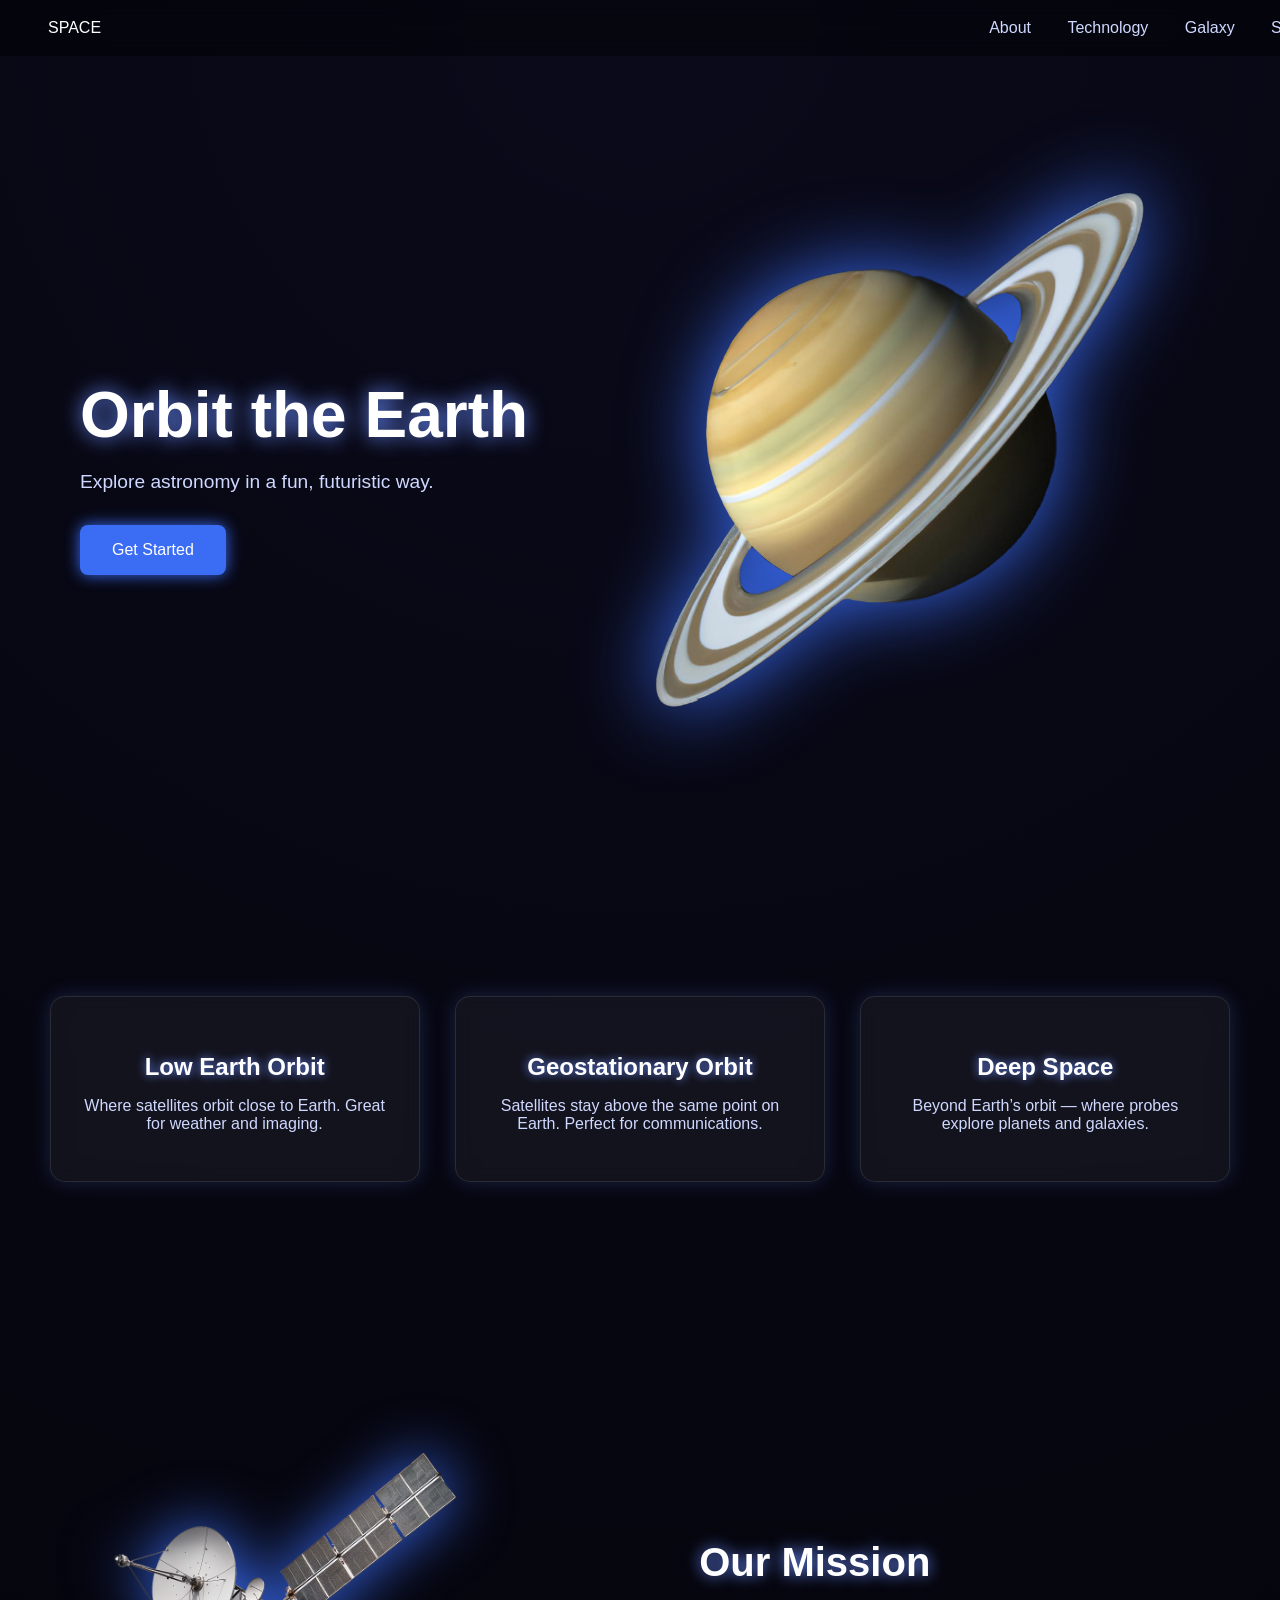
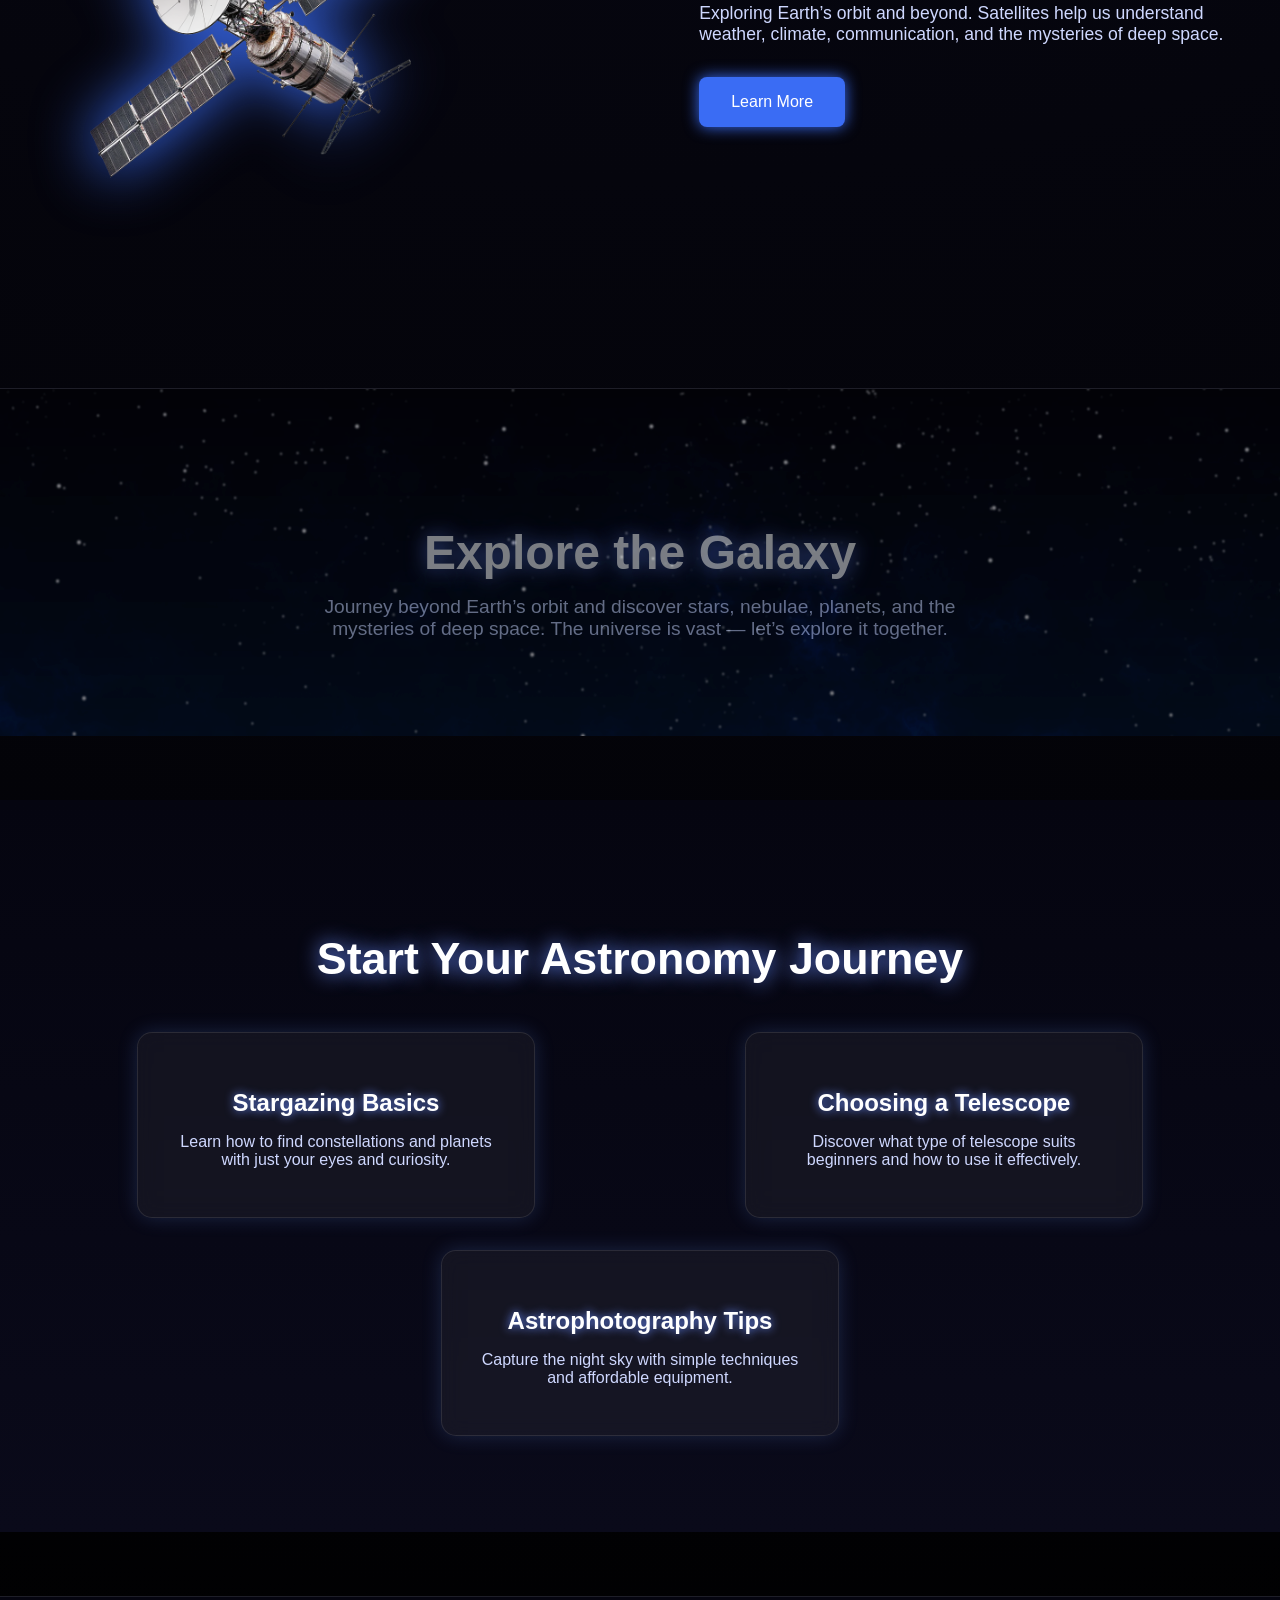
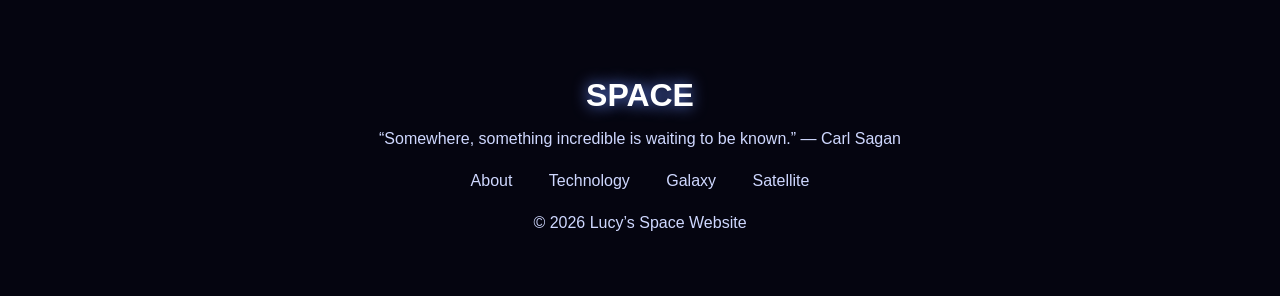
==== index.html @ 762d8ae0 "Add files via upload" ====
<!DOCTYPE html>
<html lang="en">
<head>
  <meta charset="UTF-8">
  <meta name="viewport" content="width=device-width, initial-scale=1.0">
  <title>Orbit the Earth</title>
  <link rel="stylesheet" href="style.css">
</head>

<body>

  <header class="navbar">
    <div class="logo">SPACE</div>
    <nav>
      <a href="about.html">About</a>
      <a href="#">Technology</a>
      <a href="#">Galaxy</a>
      <a href="#">Satellite</a>
    </nav>
  </header>

  <section class="hero">
    <div class="hero-text">
      <h1>Orbit the Earth</h1>
      <p>Explore astronomy in a fun, futuristic way.</p>
      <button class="cta">Get Started</button>
    </div>
    <div class="planet"></div>
  </section>

  <section class="info-cards">
  <div class="card">
    <h3>Low Earth Orbit</h3>
    <p>Where satellites orbit close to Earth. Great for weather and imaging.</p>
  </div>

  <div class="card">
    <h3>Geostationary Orbit</h3>
    <p>Satellites stay above the same point on Earth. Perfect for communications.</p>
  </div>

  <div class="card">
    <h3>Deep Space</h3>
    <p>Beyond Earth’s orbit — where probes explore planets and galaxies.</p>
  </div>
</section>

<section class="mission">
  <div class="mission-image">
    <img src="Images/vecteezy_ai-generated-satellite-isolated-on-transparent-background_40335005.png" alt="Satellite">
  </div>

  <div class="mission-text">
    <h2>Our Mission</h2>
    <p>
      Exploring Earth’s orbit and beyond. Satellites help us understand weather,
      climate, communication, and the mysteries of deep space.
    </p>
    <button class="cta">Learn More</button>
  </div>
</section>

<section class="galaxy">
  <h2>Explore the Galaxy</h2>
  <p>
    Journey beyond Earth’s orbit and discover stars, nebulae, planets, and the
    mysteries of deep space. The universe is vast — let’s explore it together.
  </p>
</section>

<section class="beginner">
  <h2>Start Your Astronomy Journey</h2>
  <div class="beginner-cards">
    <div class="bcard">
      <h3>Stargazing Basics</h3>
      <p>Learn how to find constellations and planets with just your eyes and curiosity.</p>
    </div>
    <div class="bcard">
      <h3>Choosing a Telescope</h3>
      <p>Discover what type of telescope suits beginners and how to use it effectively.</p>
    </div>
    <div class="bcard">
      <h3>Astrophotography Tips</h3>
      <p>Capture the night sky with simple techniques and affordable equipment.</p>
    </div>
  </div>
</section>

<footer class="footer">
  <div class="footer-content">
    <h3>SPACE</h3>
    <p>“Somewhere, something incredible is waiting to be known.” — Carl Sagan</p>

    <div class="footer-links">
      <a href="#">About</a>
      <a href="#">Technology</a>
      <a href="#">Galaxy</a>
      <a href="#">Satellite</a>
    </div>

    <p class="copyright">© 2026 Lucy’s Space Website</p>
  </div>
</footer>

</body>
</html>
---- style.css ----
/* Global */
body {
  margin: 0;
  font-family: 'Montserrat', sans-serif;
  background: radial-gradient(circle at top, #0a0a1a, #000);
  color: #fff;
  overflow-x: hidden;
}

/* Navbar */
.navbar {
  display: flex;
  justify-content: space-between;
  align-items: center;
  padding: 1.2rem 3rem;
  background: rgba(0, 0, 0, 0.4);
  backdrop-filter: blur(10px);
  position: fixed;
  width: 100%;
  top: 0;
  z-index: 10;
}

.navbar a {
  margin-left: 2rem;
  color: #cfd8ff;
  text-decoration: none;
  font-weight: 500;
}

.navbar a:hover {
  color: #6a8cff;
}

/* Hero Section */
.hero {
  height: 100vh;
  display: flex;
  align-items: center;
  justify-content: space-between;
  padding: 0 5rem;
  position: relative;
}

.hero-text h1 {
  font-size: 4rem;
  margin-bottom: 1rem;
  text-shadow: 0 0 20px #6a8cff;
}

.hero-text p {
  font-size: 1.2rem;
  margin-bottom: 2rem;
  color: #cfd8ff;
}

/* Button */
.cta {
  background: #3a6cf4;
  border: none;
  padding: 1rem 2rem;
  border-radius: 8px;
  color: #fff;
  font-size: 1rem;
  cursor: pointer;
  transition: 0.3s;
  box-shadow: 0 0 15px #3a6cf4;
}

.cta:hover {
  background: #5a8dfc;
  box-shadow: 0 0 25px #5a8dfc;
}

/* Planet Background */
.planet {
  width: 600px;
  height: 600px;
  background: url('Images/vecteezy_planet-galaxy-space_16778857.png') no-repeat center/cover;
  filter: drop-shadow(0 0 40px #3a6cf4);
  animation: float 6s ease-in-out infinite;
}

@keyframes float {
  0% { transform: translateY(0px); }
  50% { transform: translateY(-20px); }
  100% { transform: translateY(0px); }
}

/* Info Cards Section */
.info-cards {
  display: flex;
  justify-content: space-around;
  padding: 4rem 2rem;
  margin-top: 2rem;
}

.card {
  background: rgba(255, 255, 255, 0.05);
  padding: 2rem;
  width: 25%;
  border-radius: 15px;
  text-align: center;
  backdrop-filter: blur(10px);
  border: 1px solid rgba(255, 255, 255, 0.1);
  transition: 0.3s;
  box-shadow: 0 0 20px rgba(100, 150, 255, 0.2);
}

.card:hover {
  transform: translateY(-10px);
  box-shadow: 0 0 30px rgba(100, 150, 255, 0.4);
}

.card h3 {
  font-size: 1.5rem;
  margin-bottom: 1rem;
  text-shadow: 0 0 10px #6a8cff;
}

.card p {
  color: #cfd8ff;
  font-size: 1rem;
}

/* Mission Section */
.mission {
  display: flex;
  align-items: center;
  justify-content: space-between;
  padding: 5rem 3rem;
  margin-top: 4rem;
}

.mission-image img {
  width: 450px;
  filter: drop-shadow(0 0 30px #3a6cf4);
}

.mission-text {
  width: 45%;
}

.mission-text h2 {
  font-size: 2.5rem;
  margin-bottom: 1rem;
  text-shadow: 0 0 15px #6a8cff;
}

.mission-text p {
  font-size: 1.1rem;
  color: #cfd8ff;
  margin-bottom: 2rem;
}

/* Galaxy Section */
.galaxy {
  position: relative;
  padding: 6rem 3rem;
  text-align: center;
  background: #050510;
  overflow: hidden;
  margin-top: 4rem;
  border-top: 1px solid rgba(255, 255, 255, 0.1);
}

.galaxy h2 {
  font-size: 3rem;
  margin-bottom: 1rem;
  text-shadow: 0 0 20px #6a8cff;
}

.galaxy p {
  font-size: 1.2rem;
  color: #cfd8ff;
  max-width: 700px;
  margin: 0 auto;
}

/* Animated Stars */
.galaxy::before,
.galaxy::after {
  content: "";
  position: absolute;
  top: 0;
  left: 0;
  width: 100%;
  height: 100%;
  background: url('Images/png-night-sky-night-sky-by-the-retro-specter-1600.png') repeat;
  opacity: 0.4;
  animation: twinkle 10s linear infinite;
}

.galaxy::after {
  animation-duration: 18s;
  opacity: 0.2;
}

@keyframes twinkle {
  0% { transform: translateY(0); }
  50% { transform: translateY(-20px); }
  100% { transform: translateY(0); }
}

/* Beginner Astronomy Section */
.beginner {
  padding: 6rem 3rem;
  text-align: center;
  background: linear-gradient(to bottom, #050510, #0a0a1a);
  margin-top: 4rem;
}

.beginner h2 {
  font-size: 2.8rem;
  margin-bottom: 3rem;
  text-shadow: 0 0 20px #6a8cff;
}

.beginner-cards {
  display: flex;
  justify-content: space-around;
  flex-wrap: wrap;
  gap: 2rem;
}

.bcard {
  background: rgba(255, 255, 255, 0.05);
  padding: 2rem;
  width: 28%;
  border-radius: 15px;
  backdrop-filter: blur(10px);
  border: 1px solid rgba(255, 255, 255, 0.1);
  box-shadow: 0 0 20px rgba(100, 150, 255, 0.2);
  transition: 0.3s;
}

.bcard:hover {
  transform: translateY(-10px);
  box-shadow: 0 0 30px rgba(100, 150, 255, 0.4);
}

.bcard h3 {
  font-size: 1.5rem;
  margin-bottom: 1rem;
  text-shadow: 0 0 10px #6a8cff;
}

.bcard p {
  color: #cfd8ff;
  font-size: 1rem;
}

/* Footer */
.footer {
  background: #050510;
  padding: 3rem 2rem;
  text-align: center;
  margin-top: 4rem;
  border-top: 1px solid rgba(255, 255, 255, 0.1);
}

.footer-content h3 {
  font-size: 2rem;
  margin-bottom: 1rem;
  text-shadow: 0 0 15px #6a8cff;
}

.footer-content p {
  color: #cfd8ff;
  margin-bottom: 1rem;
}

.footer-links {
  margin: 1.5rem 0;
}

.footer-links a {
  margin: 0 1rem;
  color: #cfd8ff;
  text-decoration: none;
  transition: 0.3s;
}

.footer-links a:hover {
  color: #6a8cff;
  text-shadow: 0 0 10px #6a8cff;
}

copyright {
  font-size: 0.9rem;
  color: #8892c4;
}

/* About Page */
.about-hero {
  padding: 8rem 3rem 4rem;
  text-align: center;
  background: radial-gradient(circle at top, #0a0a1a, #000);
}

.about-hero h1 {
  font-size: 3rem;
  margin-bottom: 1rem;
  text-shadow: 0 0 20px #6a8cff;
}

.about-hero p {
  font-size: 1.2rem;
  color: #cfd8ff;
}

.about-content {
  max-width: 800px;
  margin: 4rem auto;
  padding: 0 2rem;
  text-align: center;
}

.about-content h2 {
  font-size: 2.2rem;
  margin-bottom: 1rem;
  text-shadow: 0 0 15px #6a8cff;
}

.about-content p {
  font-size: 1.1rem;
  color: #cfd8ff;
  margin-bottom: 1.5rem;
}
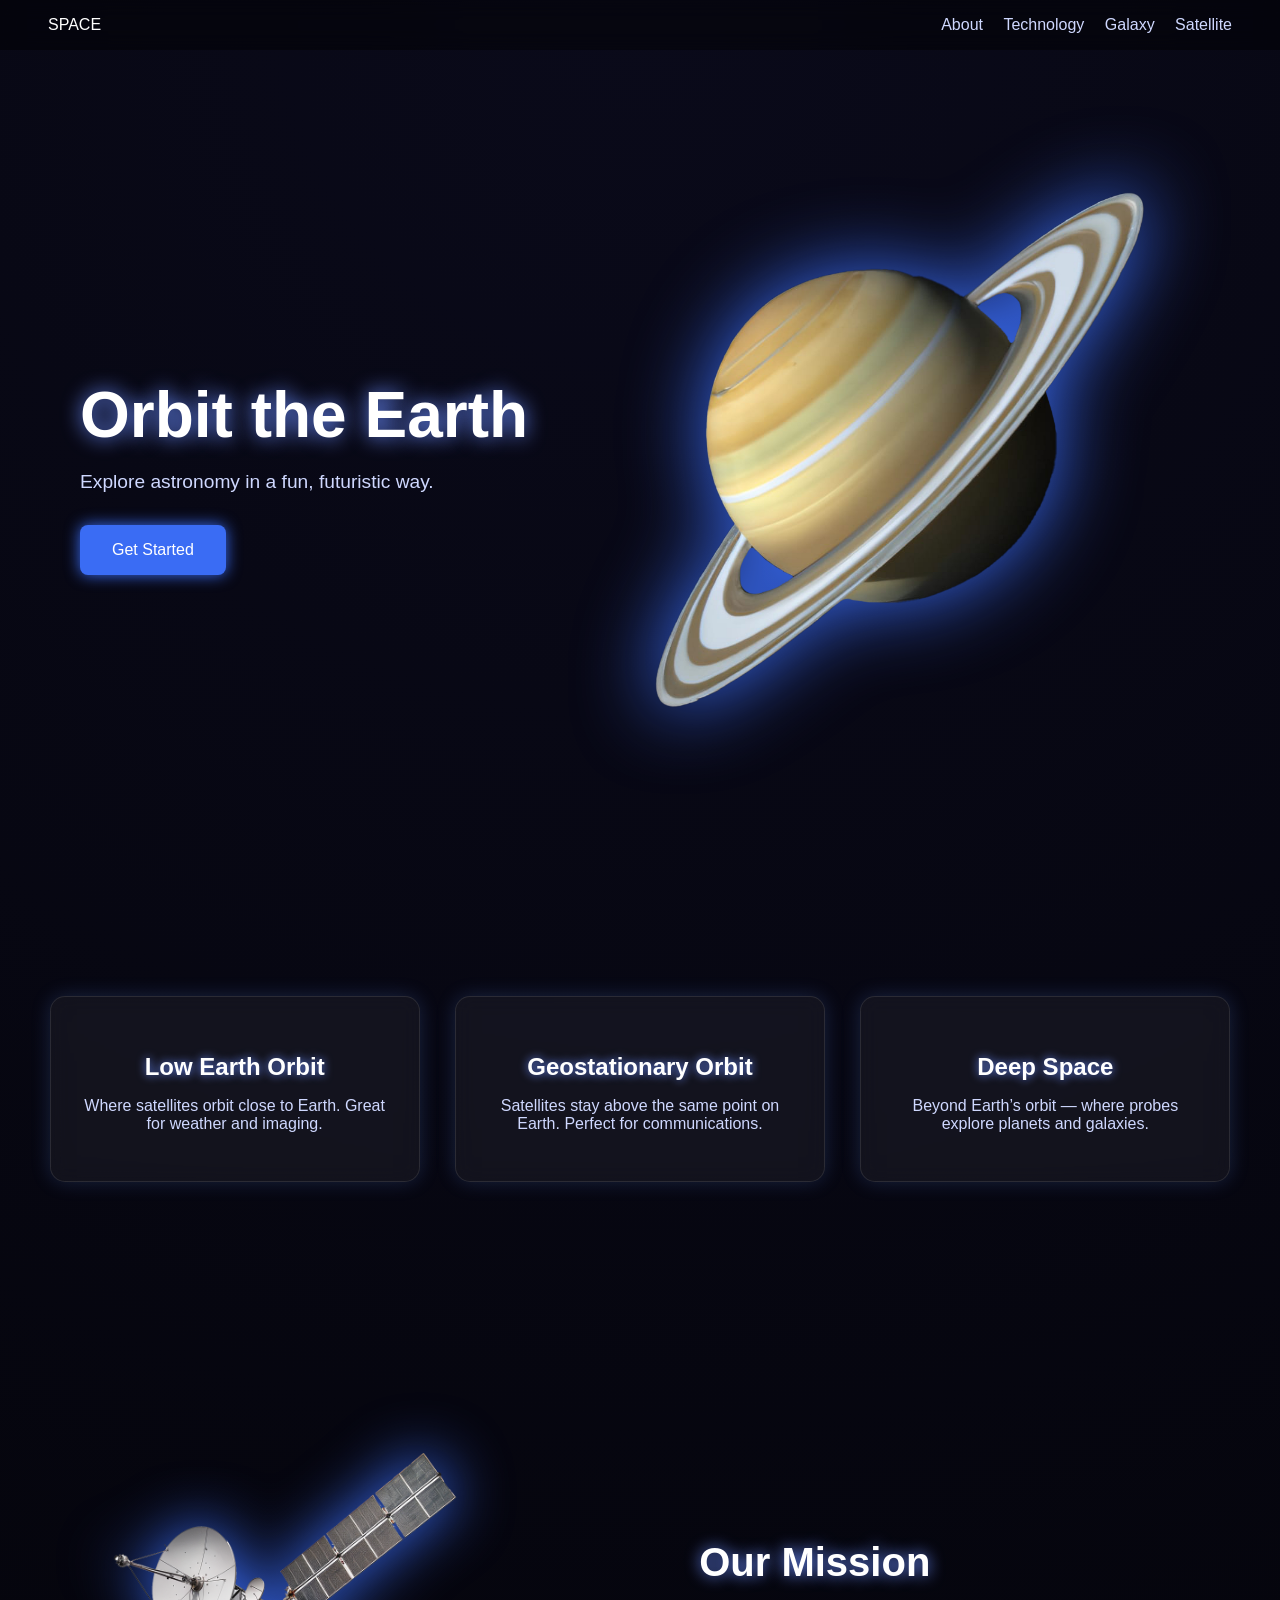
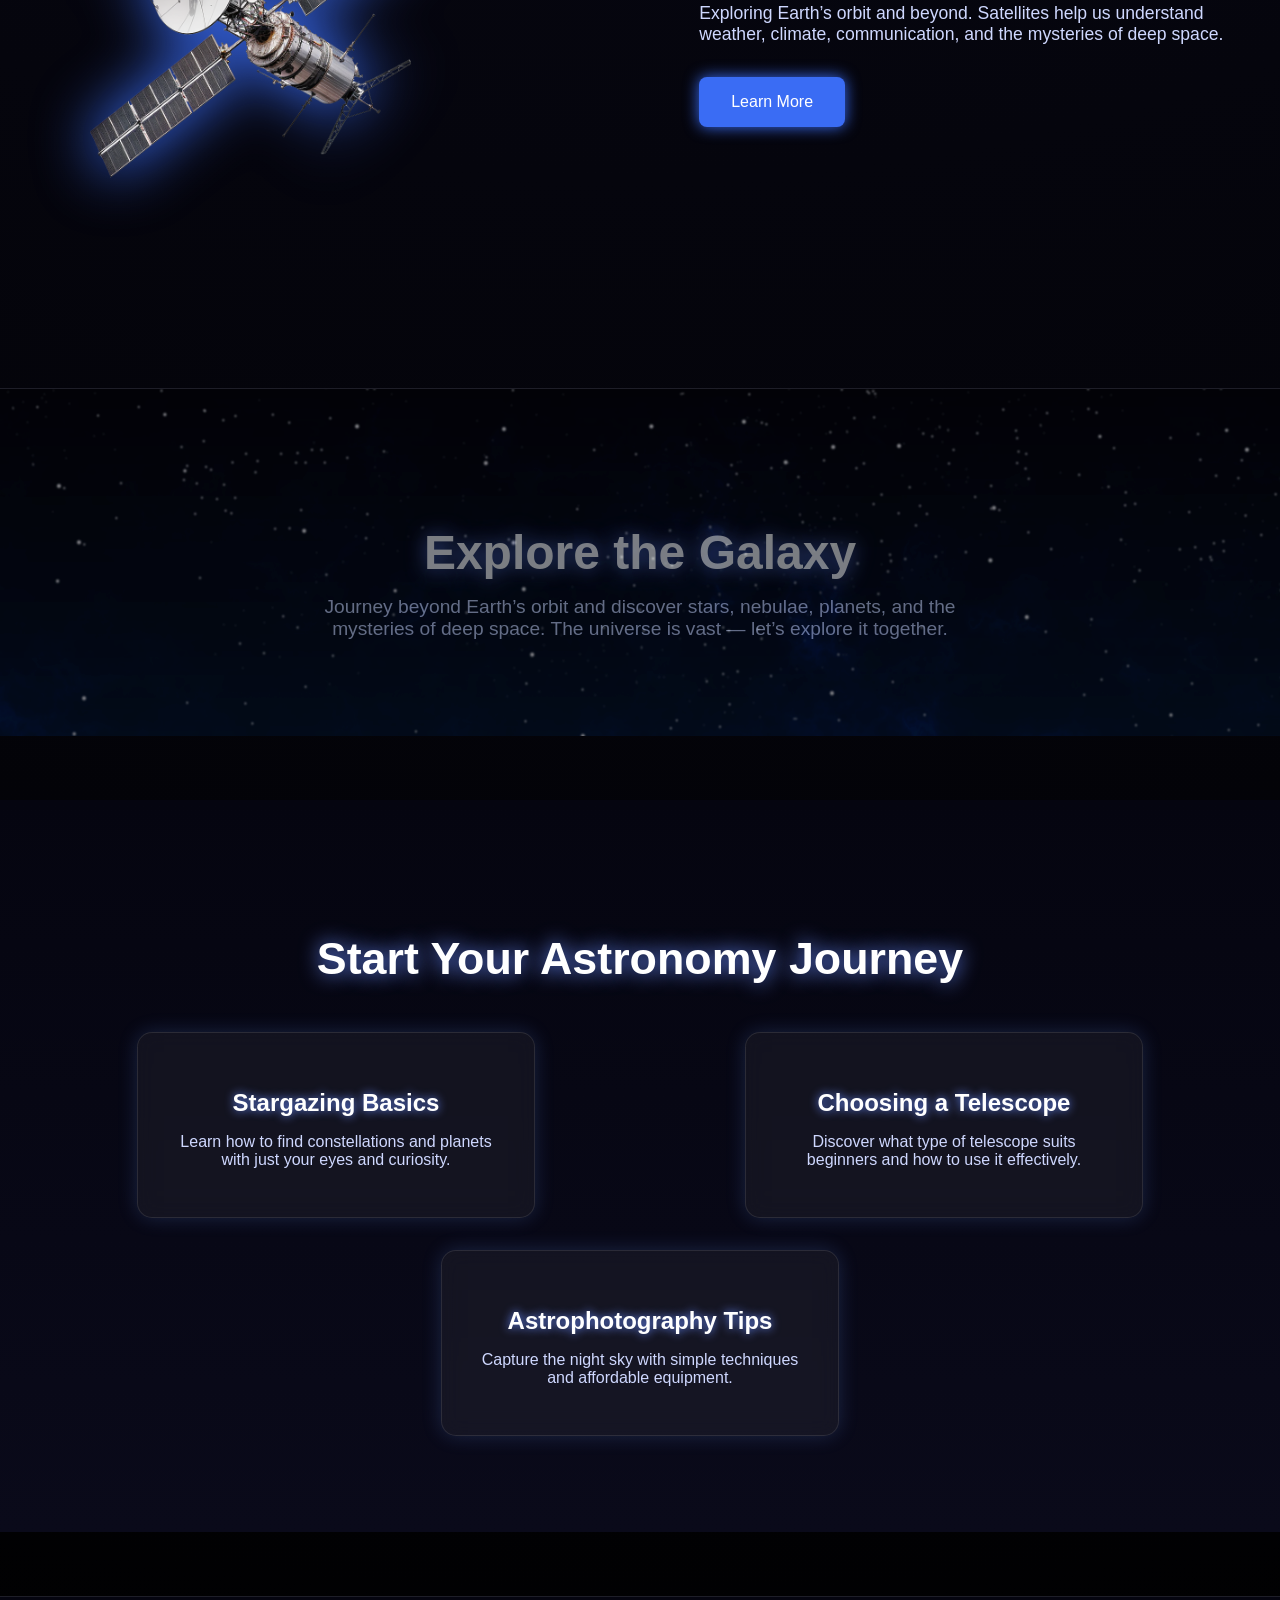
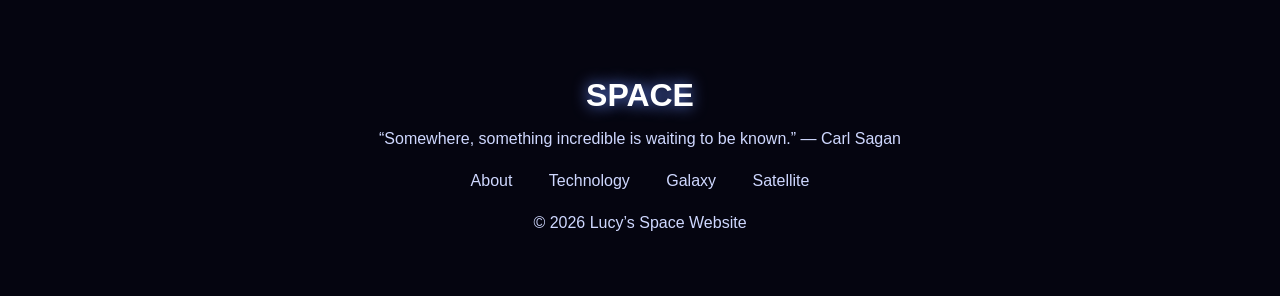
==== commit 38172f29: "Add files via upload" ====
--- a/index.html
+++ b/index.html
@@ -13,9 +13,9 @@
     <div class="logo">SPACE</div>
     <nav>
       <a href="about.html">About</a>
-      <a href="#">Technology</a>
-      <a href="#">Galaxy</a>
-      <a href="#">Satellite</a>
+      <a href="technology.html">Technology</a>
+      <a href="galaxy.html">Galaxy</a>
+      <a href="satellite.html">Satellite</a>
     </nav>
   </header>
 
--- a/style.css
+++ b/style.css
@@ -12,20 +12,27 @@
   display: flex;
   justify-content: space-between;
   align-items: center;
-  padding: 1.2rem 3rem;
+  padding: 1rem 3rem;
   background: rgba(0, 0, 0, 0.4);
   backdrop-filter: blur(10px);
   position: fixed;
   width: 100%;
+  box-sizing: border-box;
   top: 0;
   z-index: 10;
 }
 
+.navbar {
+  display: flex;
+  gap: 1.5rem;
+}
+
 .navbar a {
-  margin-left: 2rem;
+  margin-left: 1rem;
   color: #cfd8ff;
   text-decoration: none;
   font-weight: 500;
+  font-size: 1rem;
 }
 
 .navbar a:hover {
@@ -327,3 +334,165 @@
   color: #cfd8ff;
   margin-bottom: 1.5rem;
 }
+
+/* Technology Page */
+.tech-hero {
+  padding: 8rem 3rem 4rem;
+  text-align: center;
+  background: radial-gradient(circle at top, #0a0a1a, #000);
+}
+
+.tech-hero h1 {
+  font-size: 3rem;
+  margin-bottom: 1rem;
+  text-shadow: 0 0 20px #6a8cff;
+}
+
+.tech-hero p {
+  font-size: 1.2rem;
+  color: #cfd8ff;
+}
+
+.tech-cards {
+  display: flex;
+  justify-content: space-around;
+  flex-wrap: wrap;
+  padding: 4rem 2rem;
+  gap: 2rem;
+}
+
+.tcard {
+  background: rgba(255, 255, 255, 0.05);
+  padding: 2rem;
+  width: 28%;
+  border-radius: 15px;
+  backdrop-filter: blur(10px);
+  border: 1px solid rgba(255, 255, 255, 0.1);
+  box-shadow: 0 0 20px rgba(100, 150, 255, 0.2);
+  transition: 0.3s;
+  text-align: center;
+}
+
+.tcard:hover {
+  transform: translateY(-10px);
+  box-shadow: 0 0 30px rgba(100, 150, 255, 0.4);
+}
+
+.tcard h3 {
+  font-size: 1.5rem;
+  margin-bottom: 1rem;
+  text-shadow: 0 0 10px #6a8cff;
+}
+
+.tcard p {
+  color: #cfd8ff;
+  font-size: 1rem;
+}
+
+/* Galaxy Page */
+.galaxy-hero {
+  padding: 8rem 3rem 4rem;
+  text-align: center;
+  background: radial-gradient(circle at top, #0a0a1a, #000);
+}
+
+.galaxy-hero h1 {
+  font-size: 3rem;
+  margin-bottom: 1rem;
+  text-shadow: 0 0 20px #6a8cff;
+}
+
+.galaxy-hero p {
+  font-size: 1.2rem;
+  color: #cfd8ff;
+}
+
+.galaxy-cards {
+  display: flex;
+  justify-content: space-around;
+  flex-wrap: wrap;
+  padding: 4rem 2rem;
+  gap: 2rem;
+}
+
+.gcard {
+  background: rgba(255, 255, 255, 0.05);
+  padding: 2rem;
+  width: 28%;
+  border-radius: 15px;
+  backdrop-filter: blur(10px);
+  border: 1px solid rgba(255, 255, 255, 0.1);
+  box-shadow: 0 0 20px rgba(100, 150, 255, 0.2);
+  transition: 0.3s;
+  text-align: center;
+}
+
+.gcard:hover {
+  transform: translateY(-10px);
+  box-shadow: 0 0 30px rgba(100, 150, 255, 0.4);
+}
+
+.gcard h3 {
+  font-size: 1.5rem;
+  margin-bottom: 1rem;
+  text-shadow: 0 0 10px #6a8cff;
+}
+
+.gcard p {
+  color: #cfd8ff;
+  font-size: 1rem;
+}
+
+/* Satellite Page */
+.sat-hero {
+  padding: 8rem 3rem 4rem;
+  text-align: center;
+  background: radial-gradient(circle at top, #0a0a1a, #000);
+}
+
+.sat-hero h1 {
+  font-size: 3rem;
+  margin-bottom: 1rem;
+  text-shadow: 0 0 20px #6a8cff;
+}
+
+.sat-hero p {
+  font-size: 1.2rem;
+  color: #cfd8ff;
+}
+
+.sat-cards {
+  display: flex;
+  justify-content: space-around;
+  flex-wrap: wrap;
+  padding: 4rem 2rem;
+  gap: 2rem;
+}
+
+.scard {
+  background: rgba(255, 255, 255, 0.05);
+  padding: 2rem;
+  width: 28%;
+  border-radius: 15px;
+  backdrop-filter: blur(10px);
+  border: 1px solid rgba(255, 255, 255, 0.1);
+  box-shadow: 0 0 20px rgba(100, 150, 255, 0.2);
+  transition: 0.3s;
+  text-align: center;
+}
+
+.scard:hover {
+  transform: translateY(-10px);
+  box-shadow: 0 0 30px rgba(100, 150, 255, 0.4);
+}
+
+.scard h3 {
+  font-size: 1.5rem;
+  margin-bottom: 1rem;
+  text-shadow: 0 0 10px #6a8cff;
+}
+
+.scard p {
+  color: #cfd8ff;
+  font-size: 1rem;
+}
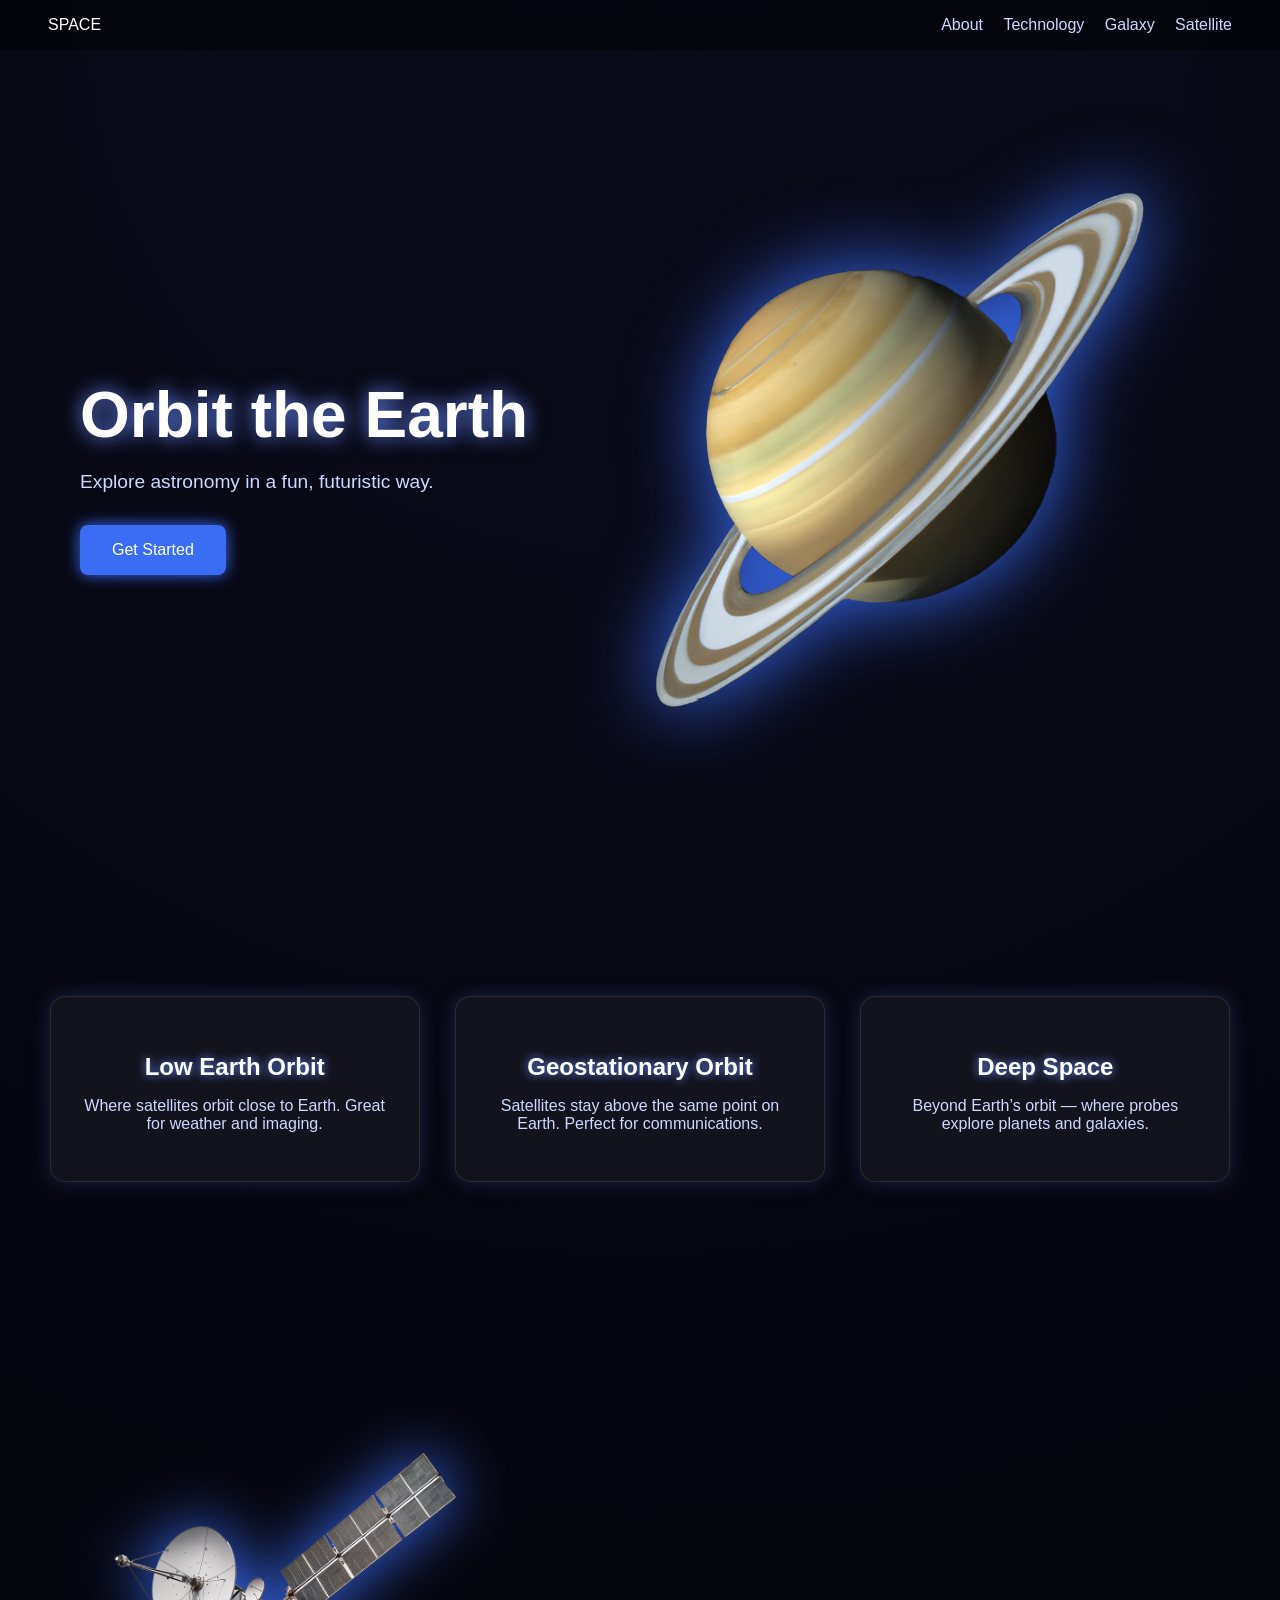
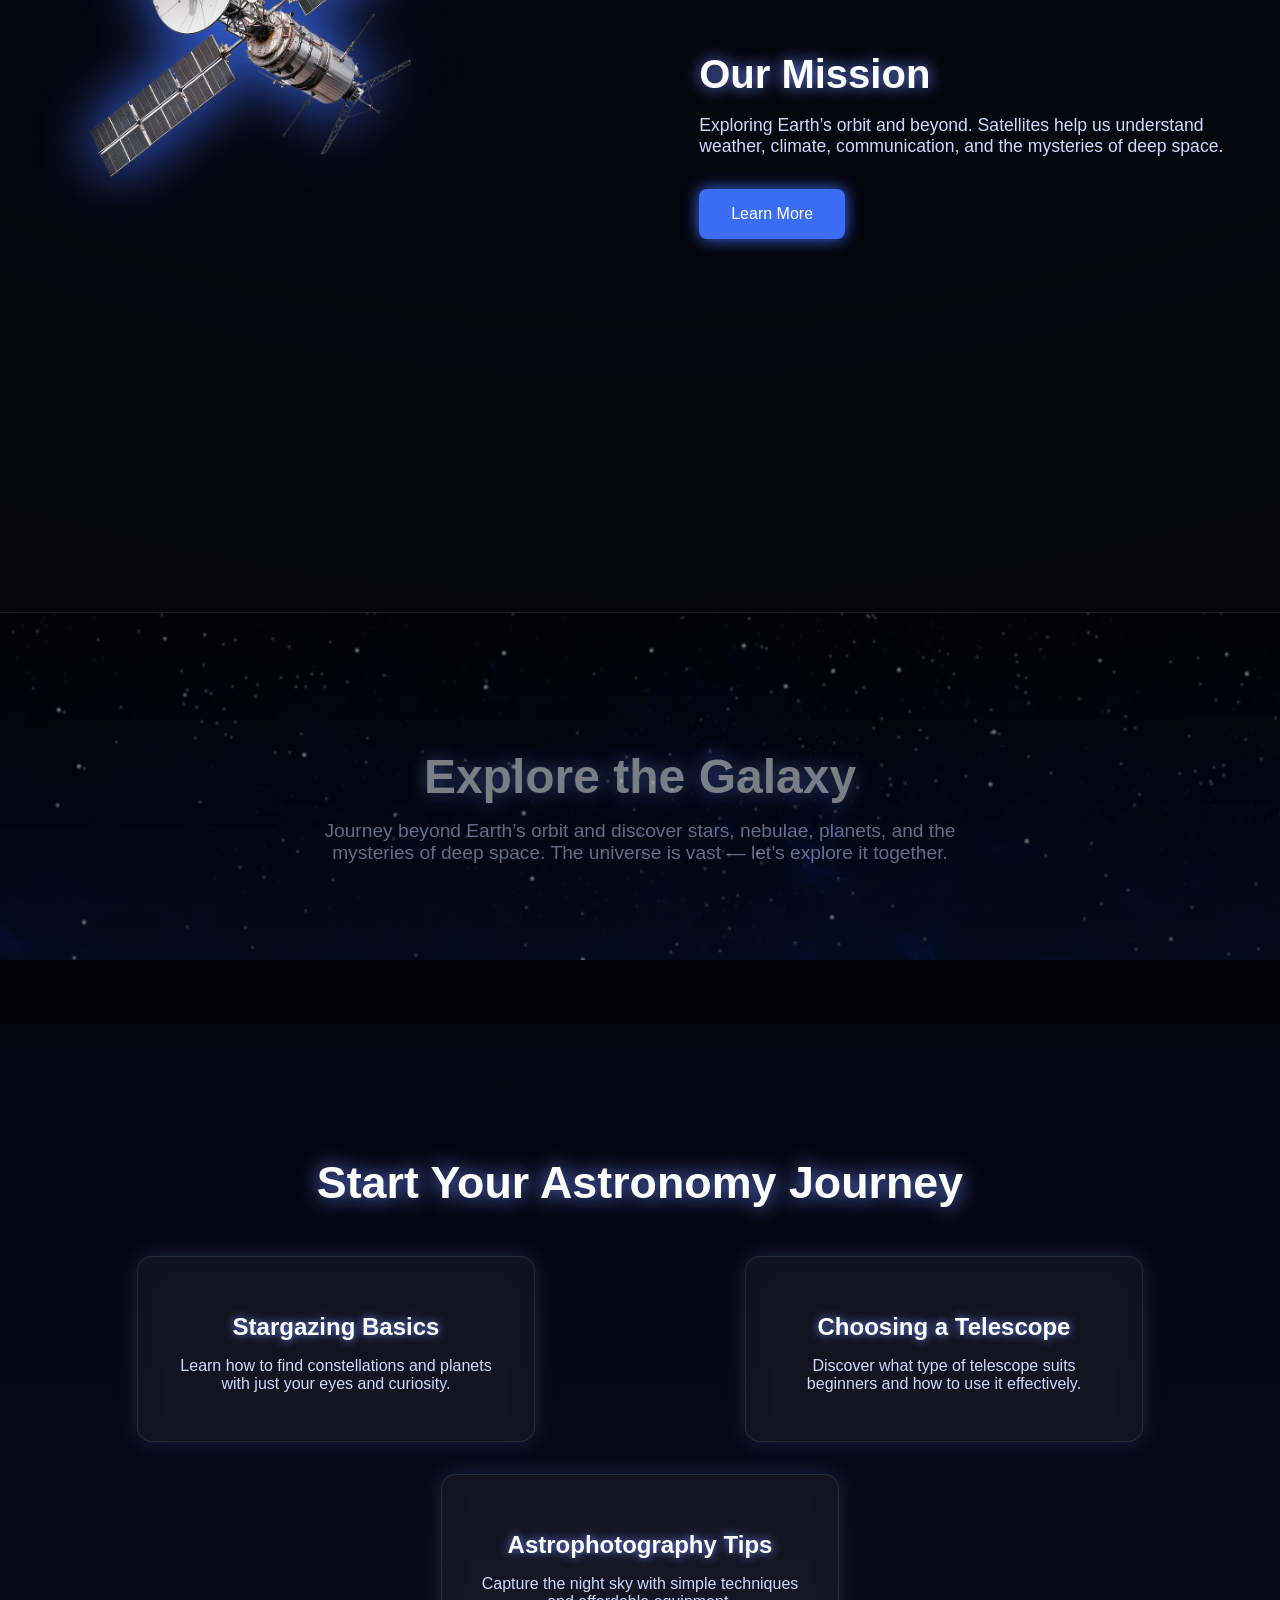
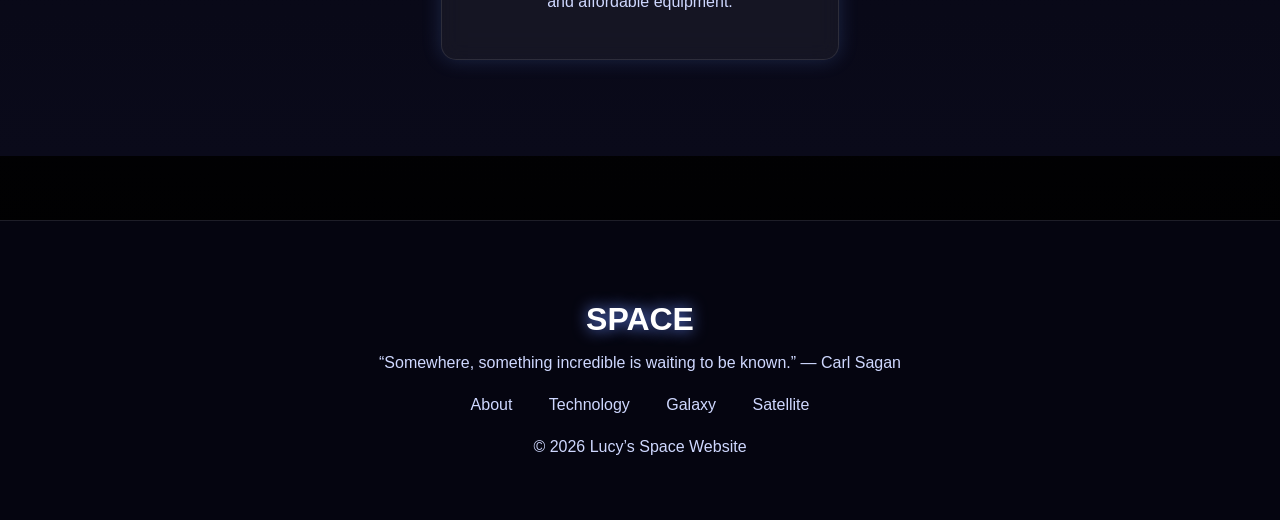
==== commit c0330d1e: "Add files via upload" ====
--- a/index.html
+++ b/index.html
@@ -48,6 +48,7 @@
 <section class="mission">
   <div class="mission-image">
     <img src="Images/vecteezy_ai-generated-satellite-isolated-on-transparent-background_40335005.png" alt="Satellite">
+    <section class="mission hidden">
   </div>
 
   <div class="mission-text">
@@ -102,5 +103,6 @@
   </div>
 </footer>
 
+<script src="script.js"></script>
 </body>
 </html>
--- a/style.css
+++ b/style.css
@@ -496,3 +496,15 @@
   color: #cfd8ff;
   font-size: 1rem;
 }
+
+/* Scroll Animations */
+.hidden {
+  opacity: 0;
+  transform: translateY(30px);
+  transition: all 1s ease;
+}
+
+.show {
+  opacity: 1;
+  transform: translateY(0);
+}
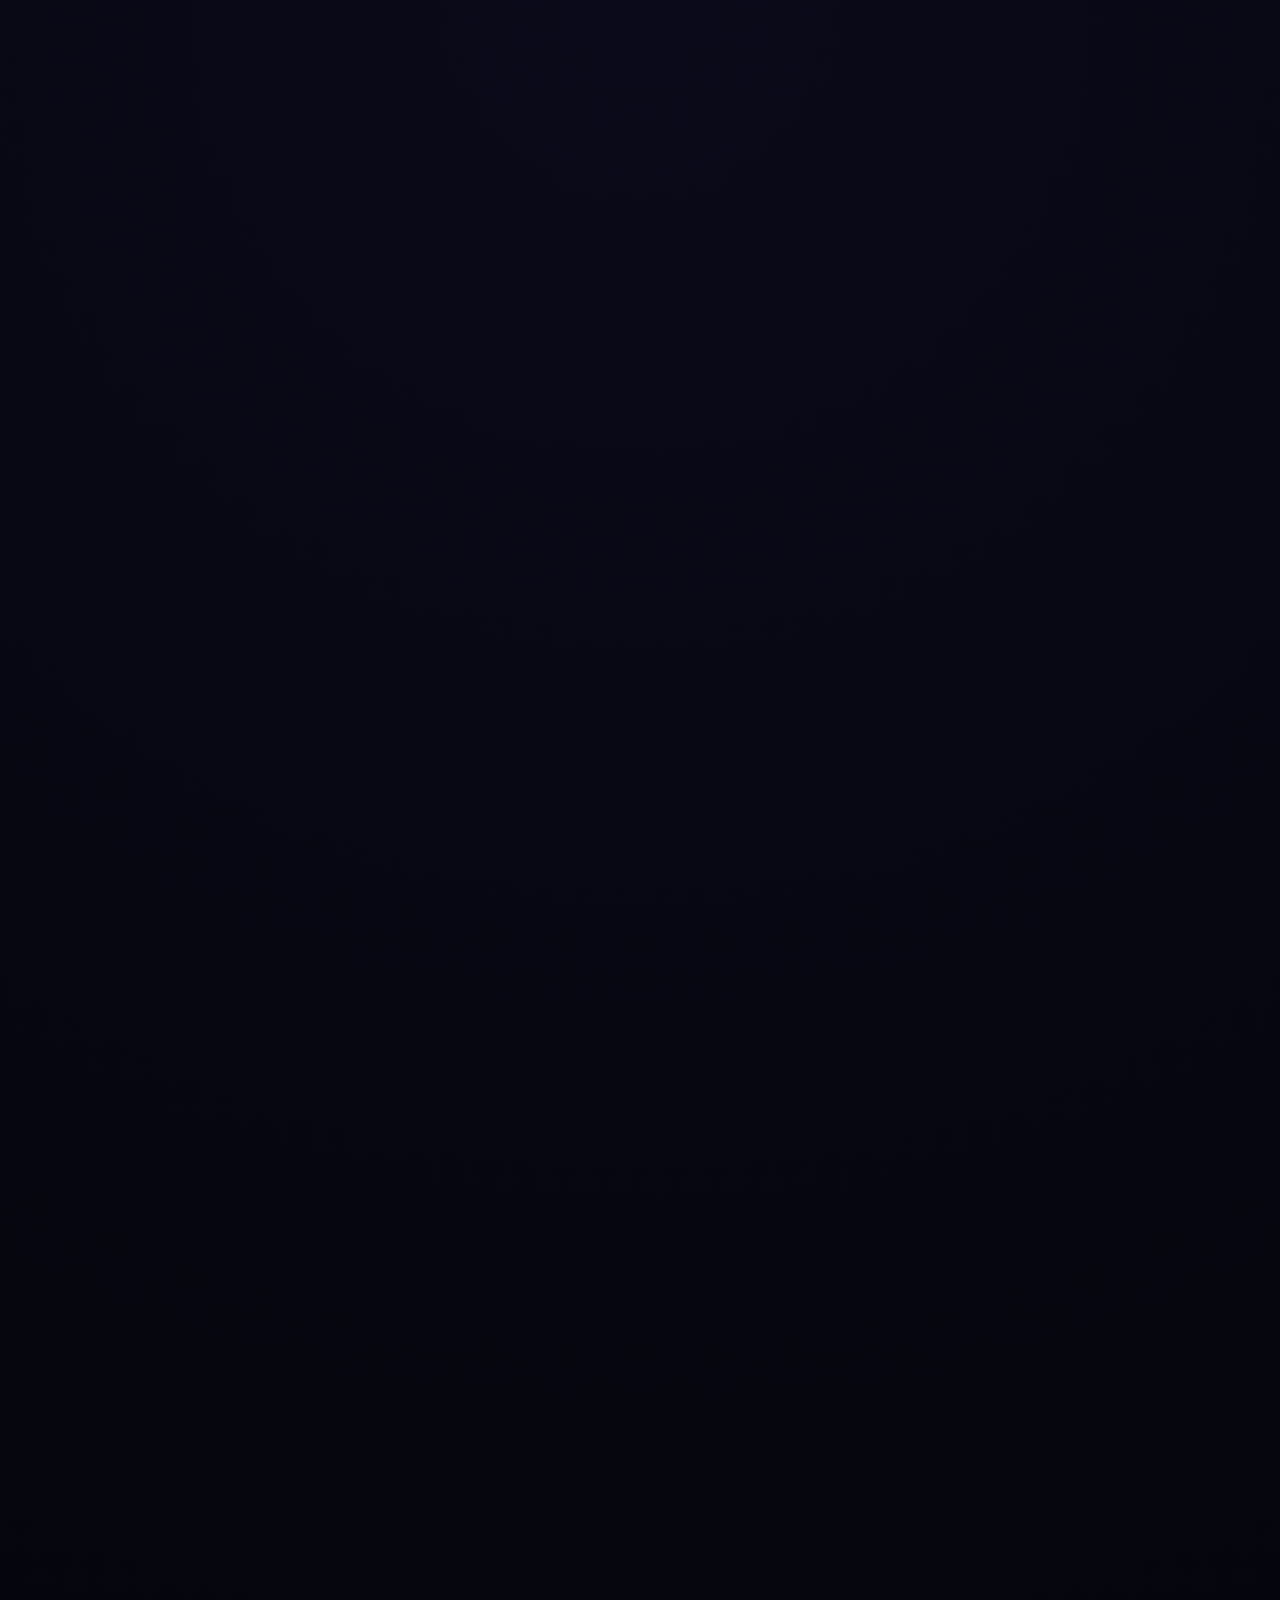
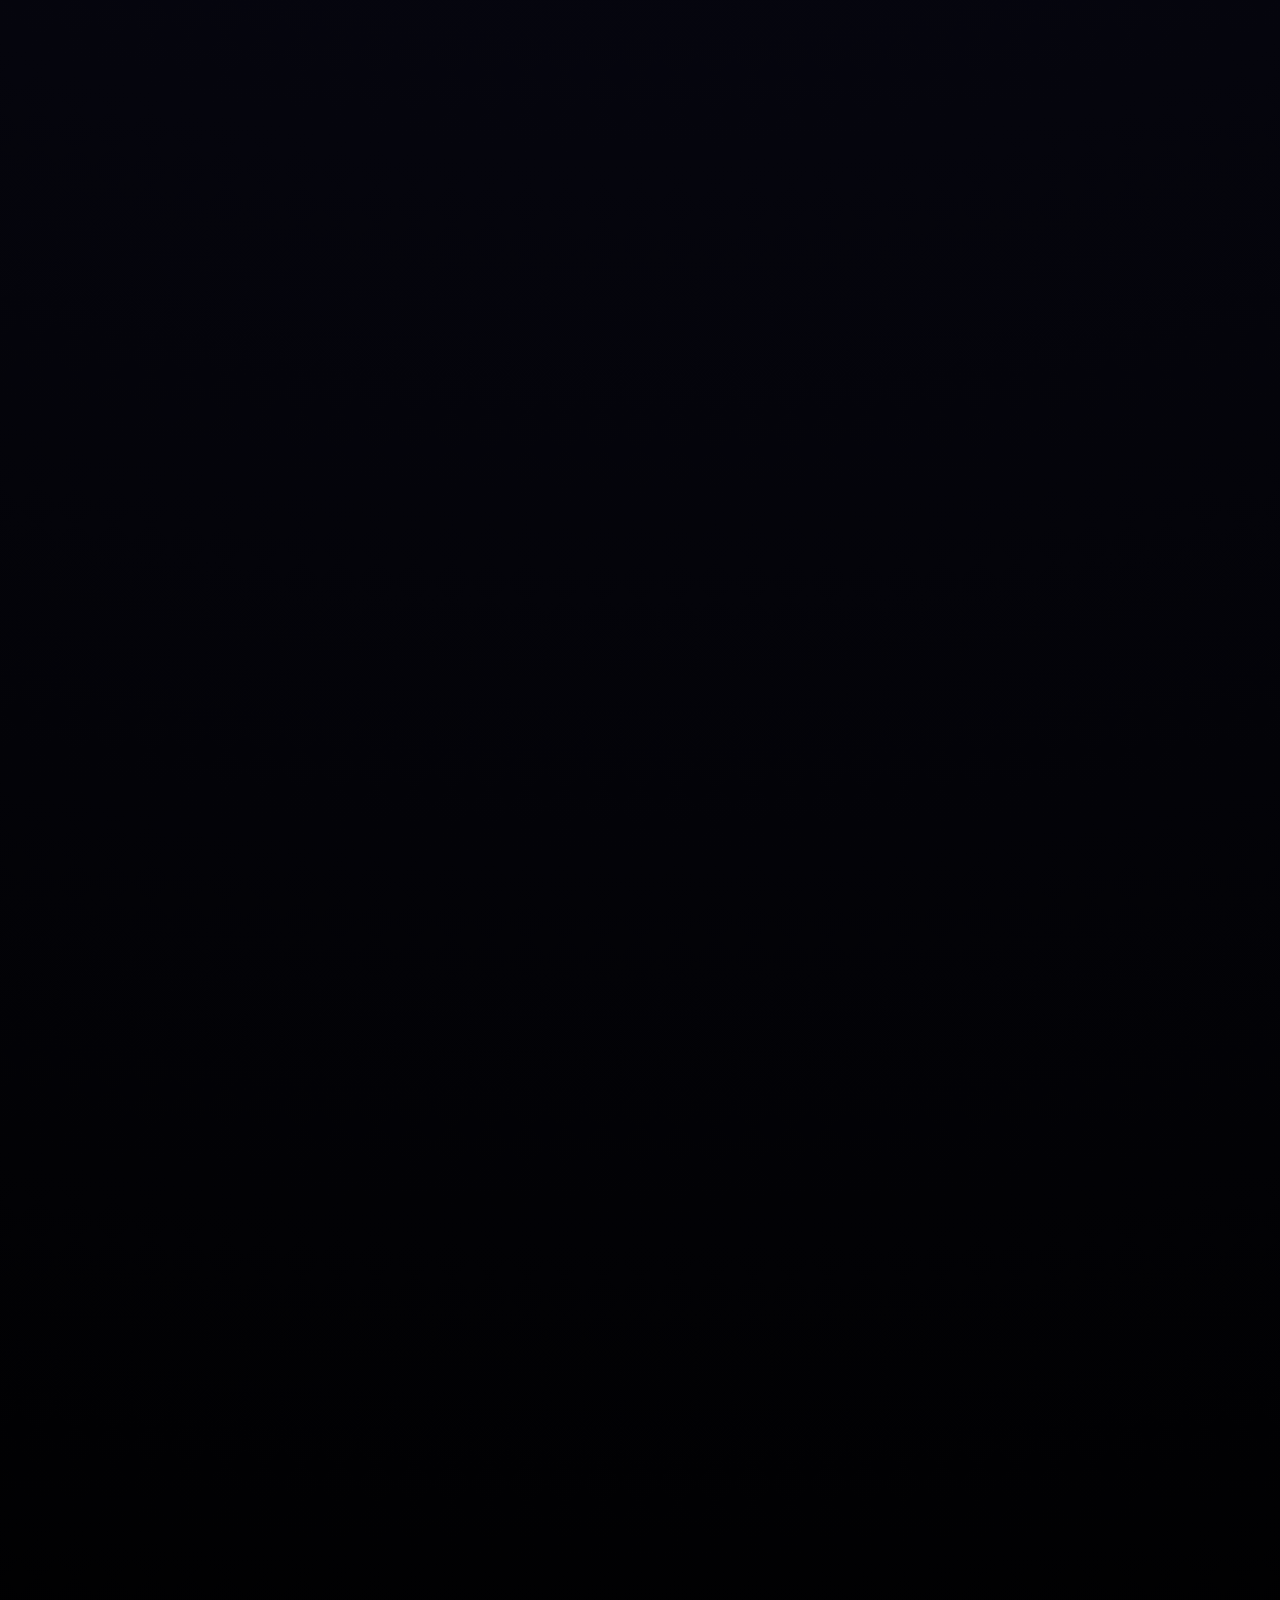
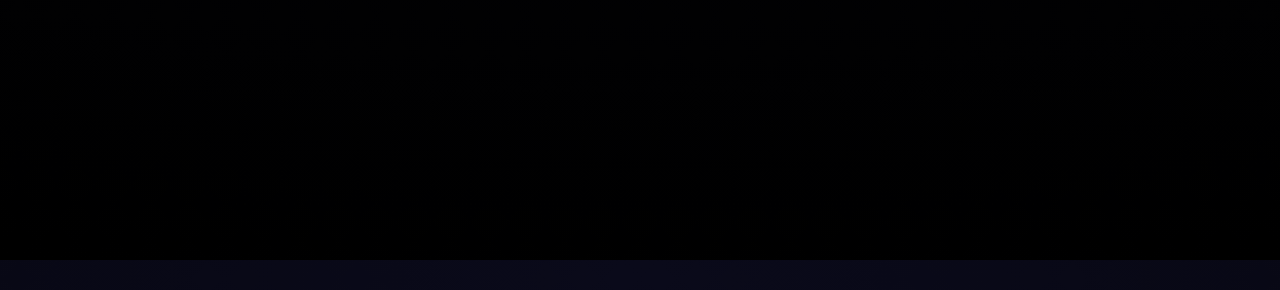
==== commit 39426d8f: "Add files via upload" ====
--- a/index.html
+++ b/index.html
@@ -9,7 +9,7 @@
 
 <body>
 
-  <header class="navbar">
+  <header class="navbar hidden">
     <div class="logo">SPACE</div>
     <nav>
       <a href="about.html">About</a>
@@ -19,7 +19,7 @@
     </nav>
   </header>
 
-  <section class="hero">
+  <section class="hero hidden">
     <div class="hero-text">
       <h1>Orbit the Earth</h1>
       <p>Explore astronomy in a fun, futuristic way.</p>
@@ -28,81 +28,135 @@
     <div class="planet"></div>
   </section>
 
-  <section class="info-cards">
-  <div class="card">
-    <h3>Low Earth Orbit</h3>
-    <p>Where satellites orbit close to Earth. Great for weather and imaging.</p>
-  </div>
-
-  <div class="card">
-    <h3>Geostationary Orbit</h3>
-    <p>Satellites stay above the same point on Earth. Perfect for communications.</p>
-  </div>
-
-  <div class="card">
-    <h3>Deep Space</h3>
-    <p>Beyond Earth’s orbit — where probes explore planets and galaxies.</p>
-  </div>
-</section>
-
-<section class="mission">
-  <div class="mission-image">
-    <img src="Images/vecteezy_ai-generated-satellite-isolated-on-transparent-background_40335005.png" alt="Satellite">
-    <section class="mission hidden">
-  </div>
-
-  <div class="mission-text">
-    <h2>Our Mission</h2>
-    <p>
-      Exploring Earth’s orbit and beyond. Satellites help us understand weather,
-      climate, communication, and the mysteries of deep space.
-    </p>
-    <button class="cta">Learn More</button>
-  </div>
-</section>
-
-<section class="galaxy">
-  <h2>Explore the Galaxy</h2>
-  <p>
-    Journey beyond Earth’s orbit and discover stars, nebulae, planets, and the
-    mysteries of deep space. The universe is vast — let’s explore it together.
-  </p>
-</section>
-
-<section class="beginner">
-  <h2>Start Your Astronomy Journey</h2>
-  <div class="beginner-cards">
-    <div class="bcard">
-      <h3>Stargazing Basics</h3>
-      <p>Learn how to find constellations and planets with just your eyes and curiosity.</p>
-    </div>
-    <div class="bcard">
-      <h3>Choosing a Telescope</h3>
-      <p>Discover what type of telescope suits beginners and how to use it effectively.</p>
-    </div>
-    <div class="bcard">
-      <h3>Astrophotography Tips</h3>
-      <p>Capture the night sky with simple techniques and affordable equipment.</p>
-    </div>
-  </div>
-</section>
-
-<footer class="footer">
-  <div class="footer-content">
-    <h3>SPACE</h3>
-    <p>“Somewhere, something incredible is waiting to be known.” — Carl Sagan</p>
-
-    <div class="footer-links">
-      <a href="#">About</a>
-      <a href="#">Technology</a>
-      <a href="#">Galaxy</a>
-      <a href="#">Satellite</a>
+  <section class="info-cards hidden">
+    <div class="card">
+      <h3>Low Earth Orbit</h3>
+      <p>Where satellites orbit close to Earth. Great for weather and imaging.</p>
     </div>
 
-    <p class="copyright">© 2026 Lucy’s Space Website</p>
-  </div>
-</footer>
+    <div class="card">
+      <h3>Geostationary Orbit</h3>
+      <p>Satellites stay above the same point on Earth. Perfect for communications.</p>
+    </div>
 
+    <div class="card">
+      <h3>Deep Space</h3>
+      <p>Beyond Earth’s orbit — where probes explore planets and galaxies.</p>
+    </div>
+  </section>
+
+  <section class="mission hidden">
+    <div class="mission-image">
+      <img src="Images/vecteezy_ai-generated-satellite-isolated-on-transparent-background_40335005.png" alt="Satellite">
+    </div>
+
+    <div class="mission-text">
+      <h2>Our Mission</h2>
+      <p>
+        Exploring Earth’s orbit and beyond. Satellites help us understand weather,
+        climate, communication, and the mysteries of deep space.
+      </p>
+      <button class="cta">Learn More</button>
+    </div>
+  </section>
+
+  <section class="galaxy hidden">
+    <h2>Explore the Galaxy</h2>
+    <p>
+      Journey beyond Earth’s orbit and discover stars, nebulae, planets, and the
+      mysteries of deep space. The universe is vast — let’s explore it together.
+    </p>
+  </section>
+
+  <!-- ⭐ Beginner Astronomy Section -->
+  <section class="beginner hidden">
+    <h2>Start Your Astronomy Journey</h2>
+    <div class="beginner-cards">
+
+      <div class="bcard" onclick="openGuide('guide1')">
+        <h3>Stargazing Basics</h3>
+        <p>Learn how to find constellations and planets.</p>
+      </div>
+
+      <div class="bcard" onclick="openGuide('guide2')">
+        <h3>Choosing a Telescope</h3>
+        <p>Find the perfect telescope for beginners.</p>
+      </div>
+
+      <div class="bcard" onclick="openGuide('guide3')">
+        <h3>Astrophotography Tips</h3>
+        <p>Capture stunning images of the night sky.</p>
+      </div>
+
+    </div>
+  </section>
+
+  <!-- ⭐ Hidden Guides -->
+  <section id="guide1" class="astro-guide hidden-guide">
+    <h2>Stargazing Basics</h2>
+    <p>Start by learning the major constellations like Orion, Ursa Major, and Cassiopeia. Use a star map or an app to help you locate planets and bright stars. Begin in a dark area away from city lights.</p>
+    <button class="close-btn" onclick="closeGuide('guide1')">Close</button>
+  </section>
+
+  <section id="guide2" class="astro-guide hidden-guide">
+    <h2>Choosing a Telescope</h2>
+    <p>For beginners, a simple refractor or Dobsonian telescope is perfect. Look for something with a stable mount and a clear eyepiece. Start with low magnification to make objects easier to find.</p>
+    <button class="close-btn" onclick="closeGuide('guide2')">Close</button>
+  </section>
+
+  <section id="guide3" class="astro-guide hidden-guide">
+    <h2>Astrophotography Tips</h2>
+    <p>Use a tripod and a camera with manual settings. Start with long exposures and wide lenses. Try photographing the Moon first, then move on to star trails and deep-sky objects.</p>
+    <button class="close-btn" onclick="closeGuide('guide3')">Close</button>
+  </section>
+
+  <footer class="footer hidden">
+    <div class="footer-content">
+      <h3>SPACE</h3>
+      <p>“Somewhere, something incredible is waiting to be known.” — Carl Sagan</p>
+
+      <div class="footer-links">
+        <a href="about.html">About</a>
+        <a href="technology.html">Technology</a>
+        <a href="galaxy.html">Galaxy</a>
+        <a href="satellite.html">Satellite</a>
+      </div>
+
+      <p class="copyright">© 2026 Lucy’s Space Website</p>
+    </div>
+  </footer>
+
+  <!-- ⭐ Scroll Animation + Guide Script -->
+  <script>
+    // Scroll Animation
+    const observer = new IntersectionObserver((entries) => {
+      entries.forEach(entry => {
+        if (entry.isIntersecting) {
+          entry.target.classList.add('show');
+        }
+      });
+    });
+
+    const elements = document.querySelectorAll('.hidden');
+    elements.forEach(el => observer.observe(el));
+
+    // Guide Popups
+    function openGuide(id) {
+      document.getElementById(id).style.display = "block";
+      setTimeout(() => {
+        document.getElementById(id).classList.add("show-guide");
+      }, 10);
+    }
+
+    function closeGuide(id) {
+      const guide = document.getElementById(id);
+      guide.classList.remove("show-guide");
+      setTimeout(() => {
+        guide.style.display = "none";
+      }, 300);
+    }
+    
 <script src="script.js"></script>
 </body>
 </html>
+
--- a/style.css
+++ b/style.css
@@ -508,3 +508,51 @@
   opacity: 1;
   transform: translateY(0);
 }
+
+/* Scroll Animations */
+.hidden {
+  opacity: 0;
+  transform: translateY(30px);
+  transition: all 1s ease;
+}
+
+.show {
+  opacity: 1;
+  transform: translateY(0);
+}
+
+/* Astronomy Guides */
+.astro-guide {
+  display: none;
+  background: rgba(255, 255, 255, 0.05);
+  padding: 2rem;
+  margin: 2rem auto;
+  width: 70%;
+  border-radius: 15px;
+  backdrop-filter: blur(10px);
+  border: 1px solid rgba(255, 255, 255, 0.1);
+  box-shadow: 0 0 30px rgba(100, 150, 255, 0.4);
+  opacity: 0;
+  transform: scale(0.95);
+  transition: all 0.3s ease;
+}
+
+.show-guide {
+  opacity: 1;
+  transform: scale(1);
+}
+
+.close-btn {
+  margin-top: 1rem;
+  padding: 0.7rem 1.5rem;
+  background: #6a8cff;
+  border: none;
+  border-radius: 8px;
+  color: white;
+  cursor: pointer;
+  transition: 0.3s;
+}
+
+.close-btn:hover {
+  background: #8fa3ff;
+}
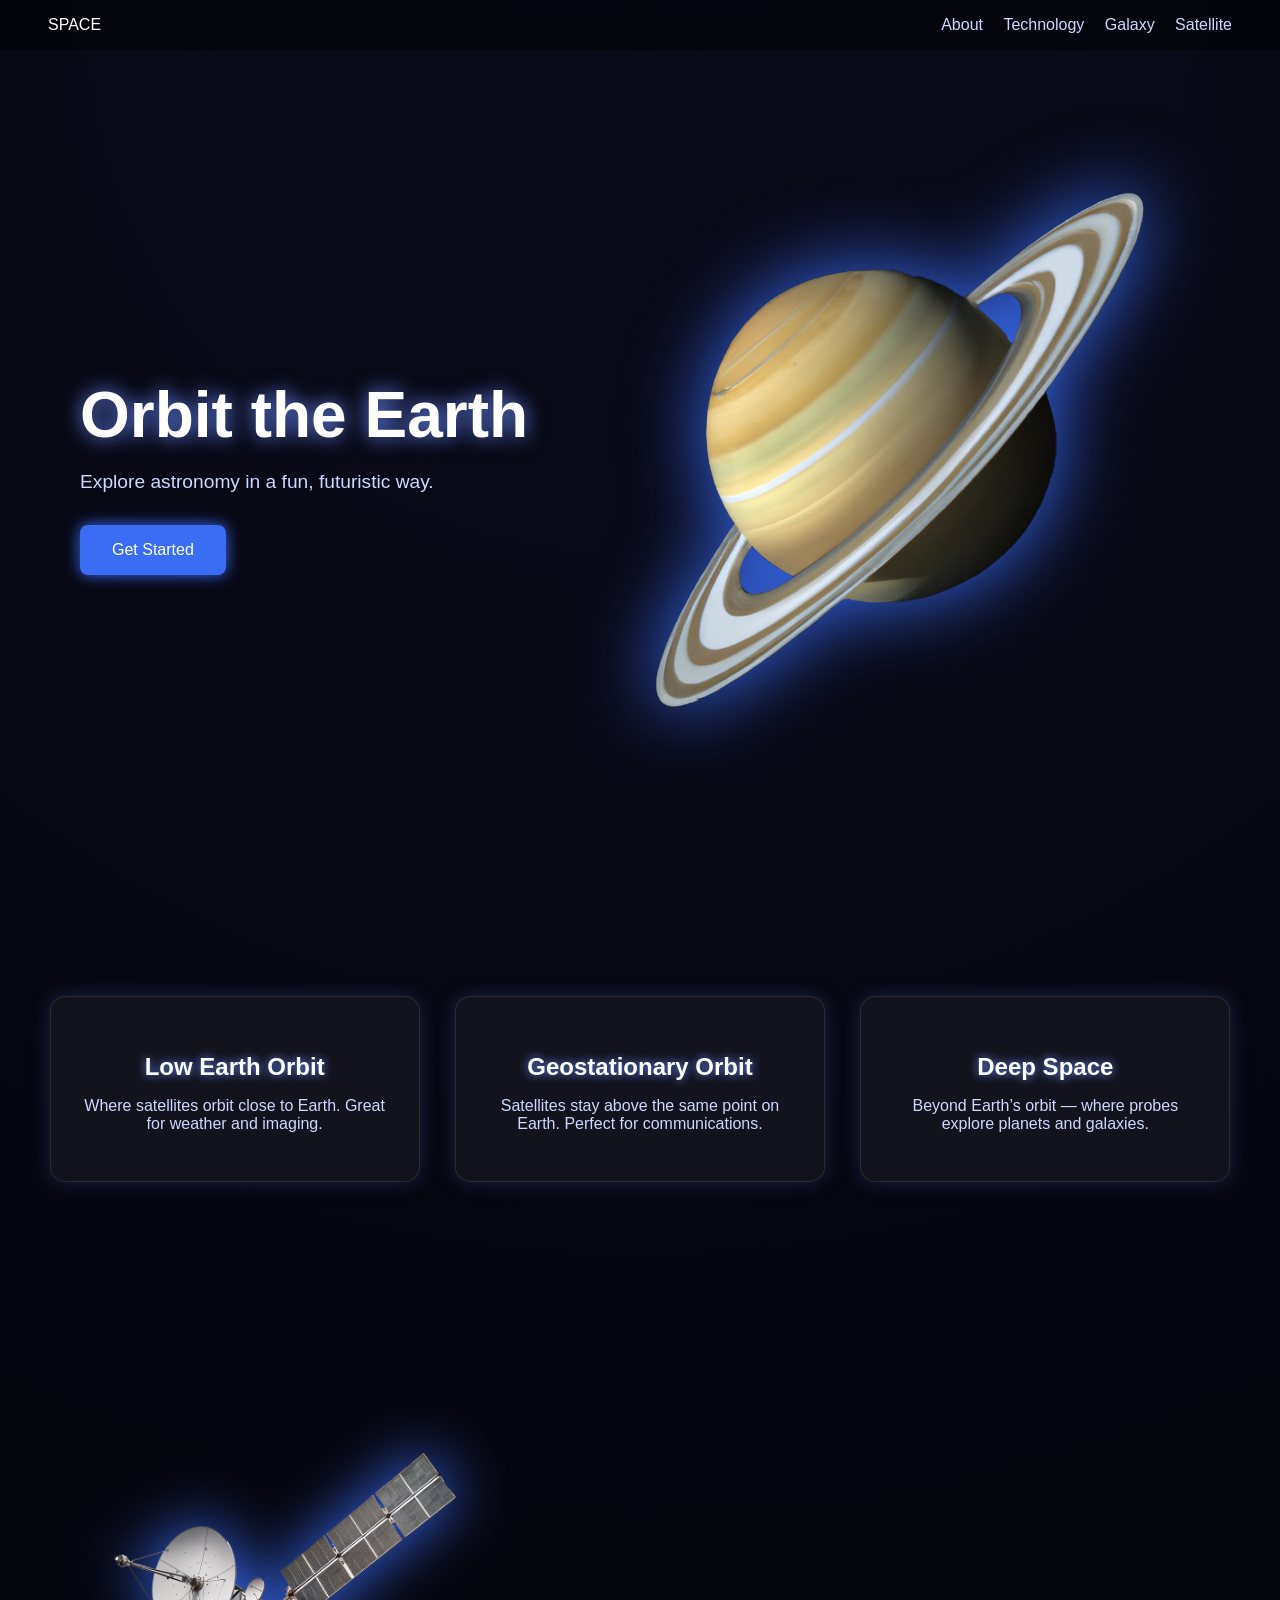
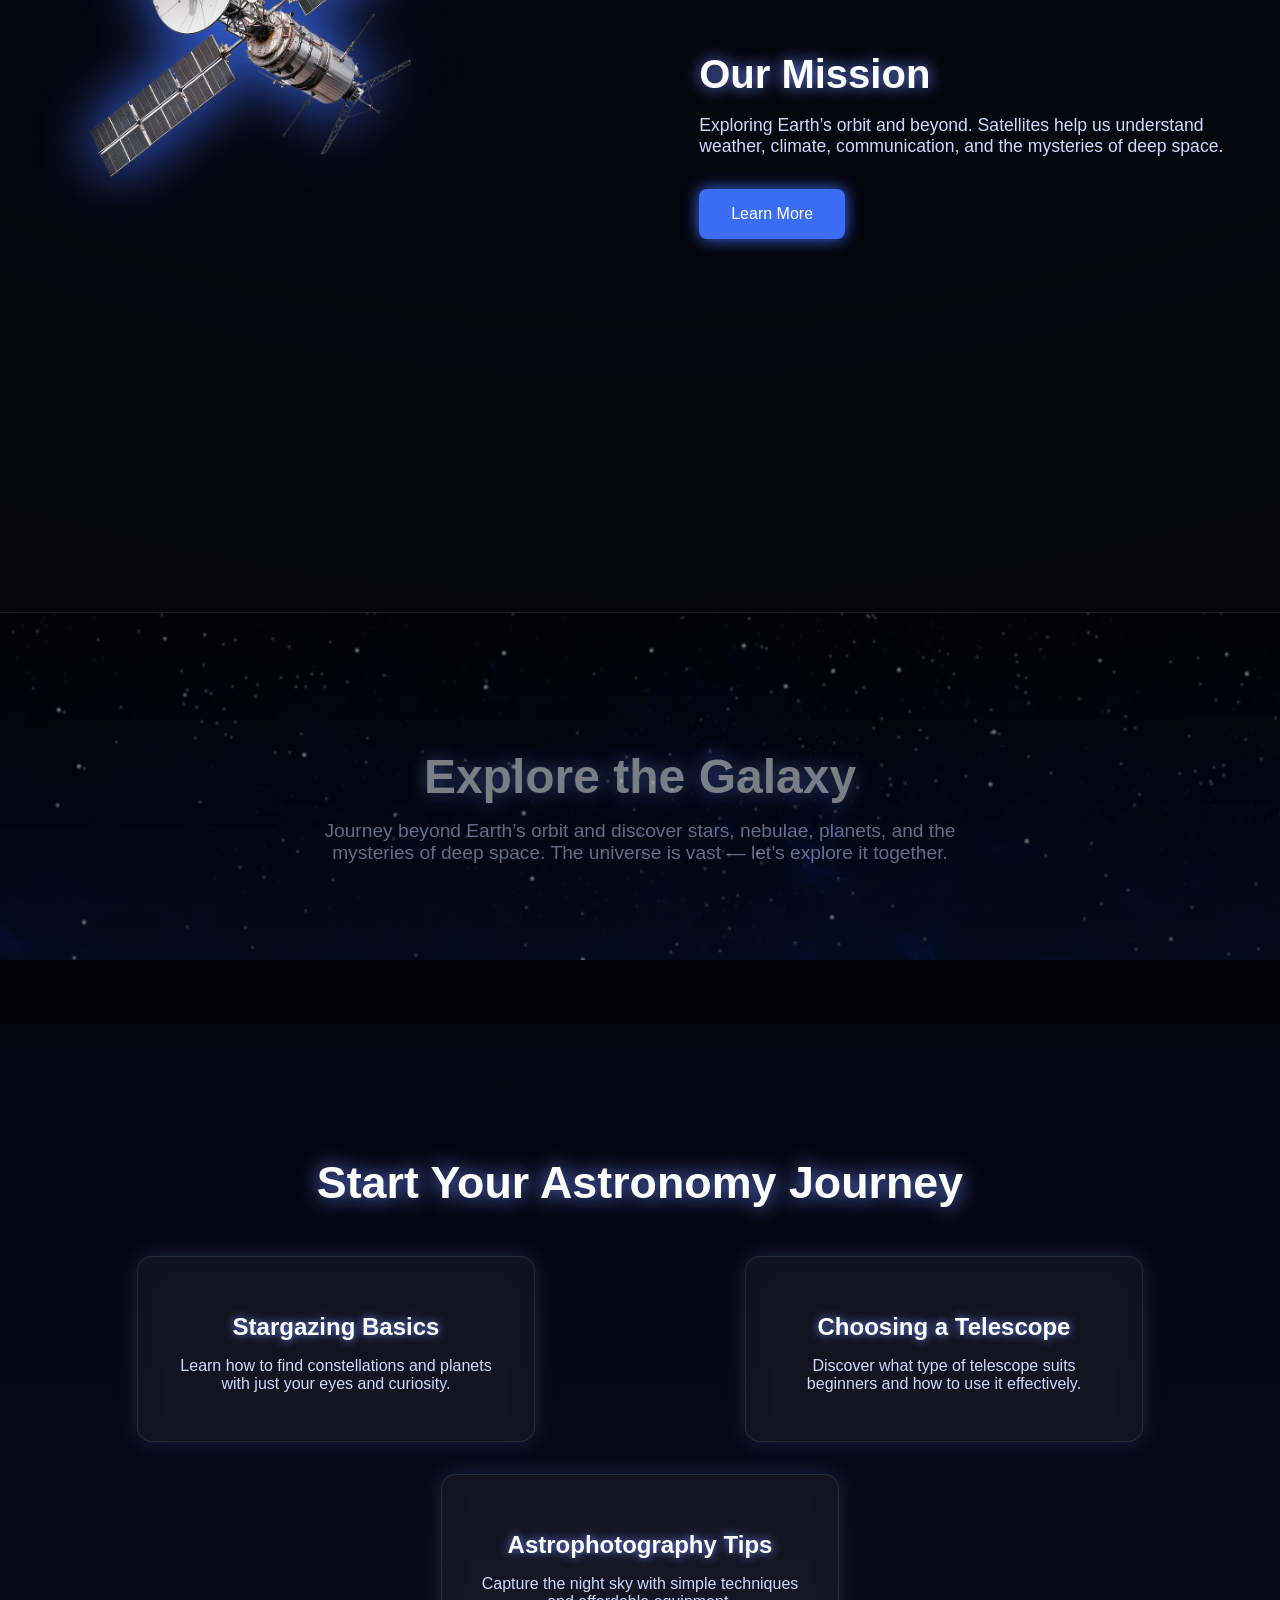
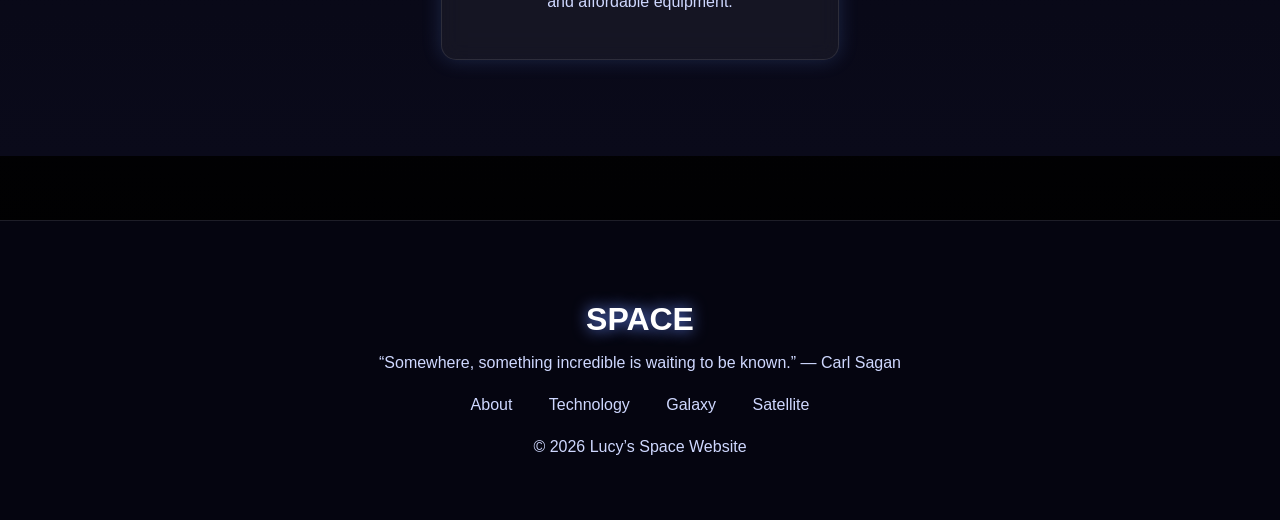
==== commit ad6acf84: "Add files via upload" ====
--- a/index.html
+++ b/index.html
@@ -9,7 +9,7 @@
 
 <body>
 
-  <header class="navbar hidden">
+  <header class="navbar">
     <div class="logo">SPACE</div>
     <nav>
       <a href="about.html">About</a>
@@ -19,7 +19,7 @@
     </nav>
   </header>
 
-  <section class="hero hidden">
+  <section class="hero">
     <div class="hero-text">
       <h1>Orbit the Earth</h1>
       <p>Explore astronomy in a fun, futuristic way.</p>
@@ -28,135 +28,81 @@
     <div class="planet"></div>
   </section>
 
-  <section class="info-cards hidden">
-    <div class="card">
-      <h3>Low Earth Orbit</h3>
-      <p>Where satellites orbit close to Earth. Great for weather and imaging.</p>
+  <section class="info-cards">
+  <div class="card">
+    <h3>Low Earth Orbit</h3>
+    <p>Where satellites orbit close to Earth. Great for weather and imaging.</p>
+  </div>
+
+  <div class="card">
+    <h3>Geostationary Orbit</h3>
+    <p>Satellites stay above the same point on Earth. Perfect for communications.</p>
+  </div>
+
+  <div class="card">
+    <h3>Deep Space</h3>
+    <p>Beyond Earth’s orbit — where probes explore planets and galaxies.</p>
+  </div>
+</section>
+
+<section class="mission">
+  <div class="mission-image">
+    <img src="Images/vecteezy_ai-generated-satellite-isolated-on-transparent-background_40335005.png" alt="Satellite">
+    <section class="mission hidden">
+  </div>
+
+  <div class="mission-text">
+    <h2>Our Mission</h2>
+    <p>
+      Exploring Earth’s orbit and beyond. Satellites help us understand weather,
+      climate, communication, and the mysteries of deep space.
+    </p>
+    <button class="cta">Learn More</button>
+  </div>
+</section>
+
+<section class="galaxy">
+  <h2>Explore the Galaxy</h2>
+  <p>
+    Journey beyond Earth’s orbit and discover stars, nebulae, planets, and the
+    mysteries of deep space. The universe is vast — let’s explore it together.
+  </p>
+</section>
+
+<section class="beginner">
+  <h2>Start Your Astronomy Journey</h2>
+  <div class="beginner-cards">
+    <div class="bcard">
+      <h3>Stargazing Basics</h3>
+      <p>Learn how to find constellations and planets with just your eyes and curiosity.</p>
+    </div>
+    <div class="bcard">
+      <h3>Choosing a Telescope</h3>
+      <p>Discover what type of telescope suits beginners and how to use it effectively.</p>
+    </div>
+    <div class="bcard">
+      <h3>Astrophotography Tips</h3>
+      <p>Capture the night sky with simple techniques and affordable equipment.</p>
+    </div>
+  </div>
+</section>
+
+<footer class="footer">
+  <div class="footer-content">
+    <h3>SPACE</h3>
+    <p>“Somewhere, something incredible is waiting to be known.” — Carl Sagan</p>
+
+    <div class="footer-links">
+      <a href="#">About</a>
+      <a href="#">Technology</a>
+      <a href="#">Galaxy</a>
+      <a href="#">Satellite</a>
     </div>
 
-    <div class="card">
-      <h3>Geostationary Orbit</h3>
-      <p>Satellites stay above the same point on Earth. Perfect for communications.</p>
-    </div>
+    <p class="copyright">© 2026 Lucy’s Space Website</p>
+  </div>
+</footer>
 
-    <div class="card">
-      <h3>Deep Space</h3>
-      <p>Beyond Earth’s orbit — where probes explore planets and galaxies.</p>
-    </div>
-  </section>
-
-  <section class="mission hidden">
-    <div class="mission-image">
-      <img src="Images/vecteezy_ai-generated-satellite-isolated-on-transparent-background_40335005.png" alt="Satellite">
-    </div>
-
-    <div class="mission-text">
-      <h2>Our Mission</h2>
-      <p>
-        Exploring Earth’s orbit and beyond. Satellites help us understand weather,
-        climate, communication, and the mysteries of deep space.
-      </p>
-      <button class="cta">Learn More</button>
-    </div>
-  </section>
-
-  <section class="galaxy hidden">
-    <h2>Explore the Galaxy</h2>
-    <p>
-      Journey beyond Earth’s orbit and discover stars, nebulae, planets, and the
-      mysteries of deep space. The universe is vast — let’s explore it together.
-    </p>
-  </section>
-
-  <!-- ⭐ Beginner Astronomy Section -->
-  <section class="beginner hidden">
-    <h2>Start Your Astronomy Journey</h2>
-    <div class="beginner-cards">
-
-      <div class="bcard" onclick="openGuide('guide1')">
-        <h3>Stargazing Basics</h3>
-        <p>Learn how to find constellations and planets.</p>
-      </div>
-
-      <div class="bcard" onclick="openGuide('guide2')">
-        <h3>Choosing a Telescope</h3>
-        <p>Find the perfect telescope for beginners.</p>
-      </div>
-
-      <div class="bcard" onclick="openGuide('guide3')">
-        <h3>Astrophotography Tips</h3>
-        <p>Capture stunning images of the night sky.</p>
-      </div>
-
-    </div>
-  </section>
-
-  <!-- ⭐ Hidden Guides -->
-  <section id="guide1" class="astro-guide hidden-guide">
-    <h2>Stargazing Basics</h2>
-    <p>Start by learning the major constellations like Orion, Ursa Major, and Cassiopeia. Use a star map or an app to help you locate planets and bright stars. Begin in a dark area away from city lights.</p>
-    <button class="close-btn" onclick="closeGuide('guide1')">Close</button>
-  </section>
-
-  <section id="guide2" class="astro-guide hidden-guide">
-    <h2>Choosing a Telescope</h2>
-    <p>For beginners, a simple refractor or Dobsonian telescope is perfect. Look for something with a stable mount and a clear eyepiece. Start with low magnification to make objects easier to find.</p>
-    <button class="close-btn" onclick="closeGuide('guide2')">Close</button>
-  </section>
-
-  <section id="guide3" class="astro-guide hidden-guide">
-    <h2>Astrophotography Tips</h2>
-    <p>Use a tripod and a camera with manual settings. Start with long exposures and wide lenses. Try photographing the Moon first, then move on to star trails and deep-sky objects.</p>
-    <button class="close-btn" onclick="closeGuide('guide3')">Close</button>
-  </section>
-
-  <footer class="footer hidden">
-    <div class="footer-content">
-      <h3>SPACE</h3>
-      <p>“Somewhere, something incredible is waiting to be known.” — Carl Sagan</p>
-
-      <div class="footer-links">
-        <a href="about.html">About</a>
-        <a href="technology.html">Technology</a>
-        <a href="galaxy.html">Galaxy</a>
-        <a href="satellite.html">Satellite</a>
-      </div>
-
-      <p class="copyright">© 2026 Lucy’s Space Website</p>
-    </div>
-  </footer>
-
-  <!-- ⭐ Scroll Animation + Guide Script -->
-  <script>
-    // Scroll Animation
-    const observer = new IntersectionObserver((entries) => {
-      entries.forEach(entry => {
-        if (entry.isIntersecting) {
-          entry.target.classList.add('show');
-        }
-      });
-    });
-
-    const elements = document.querySelectorAll('.hidden');
-    elements.forEach(el => observer.observe(el));
-
-    // Guide Popups
-    function openGuide(id) {
-      document.getElementById(id).style.display = "block";
-      setTimeout(() => {
-        document.getElementById(id).classList.add("show-guide");
-      }, 10);
-    }
-
-    function closeGuide(id) {
-      const guide = document.getElementById(id);
-      guide.classList.remove("show-guide");
-      setTimeout(() => {
-        guide.style.display = "none";
-      }, 300);
-    }
-    
 <script src="script.js"></script>
 </body>
-</html>
-
+</html>
